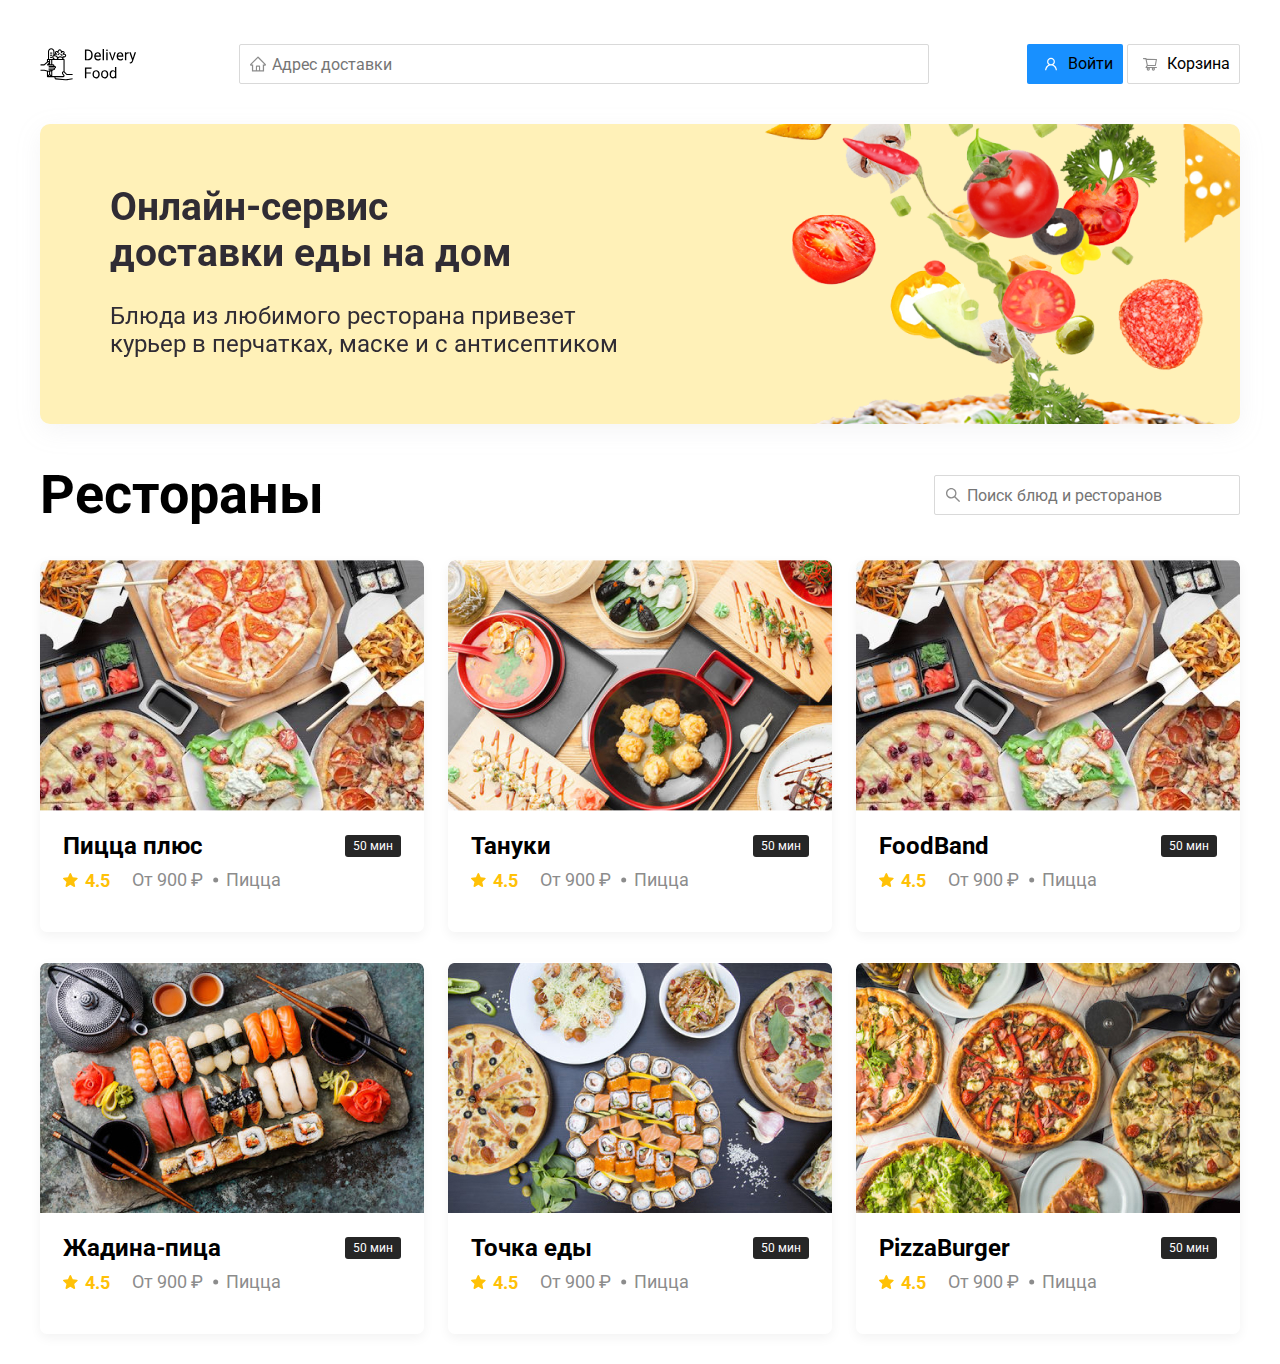
==== src/index.html @ 72f78ada "15-10-2020 дом" ====
<!DOCTYPE html>
<html lang="ru">
  <head>
    <meta charset="UTF-8" />
    <meta name="viewport" content="width=device-width, initial-scale=1.0" />
    <title>Delivery Food</title>
    <link
      href="https://fonts.googleapis.com/css2?family=Roboto:wght@400;700&display=swap"
      rel="stylesheet"
    />
    <link rel="stylesheet" href="css/normalize.css" />
    <link rel="stylesheet" href="css/style.css" />
  </head>

  <body>
    <div class="container">
      <header>
        <img src="img/logo.svg" alt="logo" />
        <input class="input enter" type="text" placeholder="Адрес доставки" />
        <div>
          <button class="btn-enter">Войти</button>
          <button class="btn-busket">Корзина</button>
        </div>
      </header>

      <div class="promo">
        <h1 class="promo-title">Онлайн-сервис<br />доставки еды на дом</h1>
        <p class="promo-text">
          Блюда из любимого ресторана привезет<br />курьер в перчатках, маске и
          с антисептиком
        </p>
      </div>

      <main>
        <div class="head1">
          <h2 class="title1">Рестораны</h2>
          <input
            type="text"
            class="input find"
            placeholder="Поиск блюд и ресторанов"
          />
        </div>
        <!-- ! МЕНЮ -->
        <container class="generalmenu">
          <div class="cart">
            <div class="menu-image">
              <img src="/src/img/image1.jpg" alt="блюдо 1" />
            </div>
            <div class="menu-text">
              <div class="menu-title">
                <div class="restoran">Пицца плюс</div>
                <div class="time">50 мин</div>
              </div>
              <div class="menu-reiting">
                <div class="reiting">4.5</div>
                <div class="price">От 900 ₽</div>
								<div class="category">Пицца</div>
              </div>
            </div>
					</div>
          <div class="cart">
            <div class="menu-image">
              <img src="/src/img/image2.jpg" alt="блюдо 1" />
            </div>
            <div class="menu-text">
              <div class="menu-title">
                <div class="restoran">Тануки</div>
                <div class="time">50 мин</div>
              </div>
              <div class="menu-reiting">
                <div class="reiting">4.5</div>
                <div class="price">От 900 ₽</div>
								<div class="category">Пицца</div>
              </div>
            </div>
					</div>
          <div class="cart">
            <div class="menu-image">
              <img src="/src/img/image3.jpg" alt="блюдо 1" />
            </div>
            <div class="menu-text">
              <div class="menu-title">
                <div class="restoran">FoodBand</div>
                <div class="time">50 мин</div>
              </div>
              <div class="menu-reiting">
                <div class="reiting">4.5</div>
                <div class="price">От 900 ₽</div>
								<div class="category">Пицца</div>
              </div>
            </div>
					</div>
          <div class="cart">
            <div class="menu-image">
              <img src="/src/img/image4.jpg" alt="блюдо 1" />
            </div>
            <div class="menu-text">
              <div class="menu-title">
                <div class="restoran">Жадина-пица</div>
                <div class="time">50 мин</div>
              </div>
              <div class="menu-reiting">
                <div class="reiting">4.5</div>
                <div class="price">От 900 ₽</div>
								<div class="category">Пицца</div>
              </div>
            </div>
					</div>
          <div class="cart">
            <div class="menu-image">
              <img src="/src/img/image5.jpg" alt="блюдо 1" />
            </div>
            <div class="menu-text">
              <div class="menu-title">
                <div class="restoran">Точка еды</div>
                <div class="time">50 мин</div>
              </div>
              <div class="menu-reiting">
                <div class="reiting">4.5</div>
                <div class="price">От 900 ₽</div>
								<div class="category">Пицца</div>
              </div>
            </div>
					</div>
          <div class="cart">
            <div class="menu-image">
              <img src="/src/img/image6.jpg" alt="блюдо 1" />
            </div>
            <div class="menu-text">
              <div class="menu-title">
                <div class="restoran">PizzaBurger</div>
                <div class="time">50 мин</div>
              </div>
              <div class="menu-reiting">
                <div class="reiting">4.5</div>
                <div class="price">От 900 ₽</div>
								<div class="category">Пицца</div>
              </div>
            </div>
					</div>
					
        </container>
      </main>
    </div>
  </body>
</html>
---- src/css/style.css ----
*{
	box-sizing: border-box;
	font-family: 'Roboto', sans-serif;
}
/* ! ФУТЕР */
.container {
	width: 1200px;
	margin: auto;
}
header{
	padding-top: 44px;
	padding-bottom: 40px;
	display: flex;
	align-items: center;
	justify-content: space-between;
}
.enter{
	background-image: url(../img/home.svg);
	width: 690px;
}
.logo{
	display: inline-block;
}
.btn-enter{
	width: 96px;
	height: 40px;
	left: 1101px;
	top: 44px;
	background: #1890FF;
	border: none;
	border-radius: 2px;
	font-size: 16px;
	background-image: url(../img/enter.svg);
	background-repeat: no-repeat;
	background-position: left 18px center;
	padding-left: 36px;
}
.btn-busket{
	width: 113px;
	height: 40px;
	left: 1207px;
	top: 44px;
	background: #FFFFFF;
	border: 1px solid #D9D9D9;
	border-radius: 2px;
	font-size: 16px;
	line-height: 24px;
	background-image: url(../img/busket.svg);
	background-repeat: no-repeat;
	background-position: left 14px center;
	padding-left: 36px;
}
.input{
	width: 690px;
	height: 40px;
	font-size: 16px;
	line-height: 24px;
	color: #BFBFBF;
	border: 1px solid #D9D9D9;
	border-radius: 2px;
	background-repeat: no-repeat;
	background-position: left 10px center;
	padding: 8px 32px;
}
/* ! ЗАГОЛОВОК промо */
.promo{
	background: #FFF1B8 url(../img/promo-pizza.png) no-repeat top right;
	border-radius: 10px;
	height: 300px;
	filter: drop-shadow(0px 7px 12px rgba(158, 158, 163, 0.1));
	color:#302C34;
	font-style: normal;
	padding: 34px 70px; 

}
.promo-title{
	font-style: normal;
	font-weight: bold;
	font-size: 39px;
	line-height: 46px;
}
.promo-text{
	font-style: normal;
	font-weight: normal;
	font-size: 24px;
	line-height: 28px;
}
/* ! РЕСТОРАНЫ */
.head1{
	display: flex;
	justify-content: space-between;
	font-style: normal;
	font-weight: bold;
	font-size: 36px;
	line-height: 42px;
	align-items: center;
	margin-top: 50px;
}
.title1{
	margin: 0;
	width: 190px;
}
.find{
	background-image: url(../img/find.svg);
	width: 306px;
}
/* ! БЛЮДА */
.generalmenu{
	padding-top: 44px;
	display: flex;
	flex-wrap: wrap;
	align-items: flex-start;
	justify-content: space-between;
}
.cart{
		display: inline-block;
		background: #FFFFFF;
		box-shadow: 0px 4px 12px rgba(0, 0, 0, 0.05);
		border-radius: 7px;
		overflow: hidden;
		margin-bottom: 30px;
}
.menu-image {
	border-radius: 7px 7px 0px 0px;
	width: 384px;
	height: 250px;
	object-fit: cover;
}

.menu-text {
	padding: 20px 23px 35px;
}

.menu-title {
	display: flex;
	align-items: center;
	justify-content: space-between;
}

.restoran {
	font-style: normal;
	font-weight: bold;
	font-size: 24px;
	line-height: 32px;
}

.time {
	font-style: normal;
	font-weight: normal;
	font-size: 12px;
	line-height: 20px;
	color: #FFFFFF;
	background: #262626;
	border-radius: 3px;
	padding: 1px 8px;
}

.menu-reiting {
	display: flex;
	align-items: center;
}

.reiting {
	font-style: normal;
	font-weight: bold;
	font-size: 18px;
	line-height: 32px;
	color: #FFC107;
	padding: 0 22px;
	background-image: url(../img/star.svg);
	background-repeat: no-repeat;
	background-position: left center;
	padding-top: 3px;
}

.price {
	font-style: normal;
	font-weight: normal;
	font-size: 18px;
	line-height: 32px;
	color: #8C8C8C;
}

.category {
	font-style: normal;
	font-weight: normal;
	font-size: 18px;
	line-height: 32px;
	color: #8C8C8C;
	background-image: url(../img/dot.svg);
	background-repeat: no-repeat;
	background-position: left 10px center;
	padding-left: 23px;
}
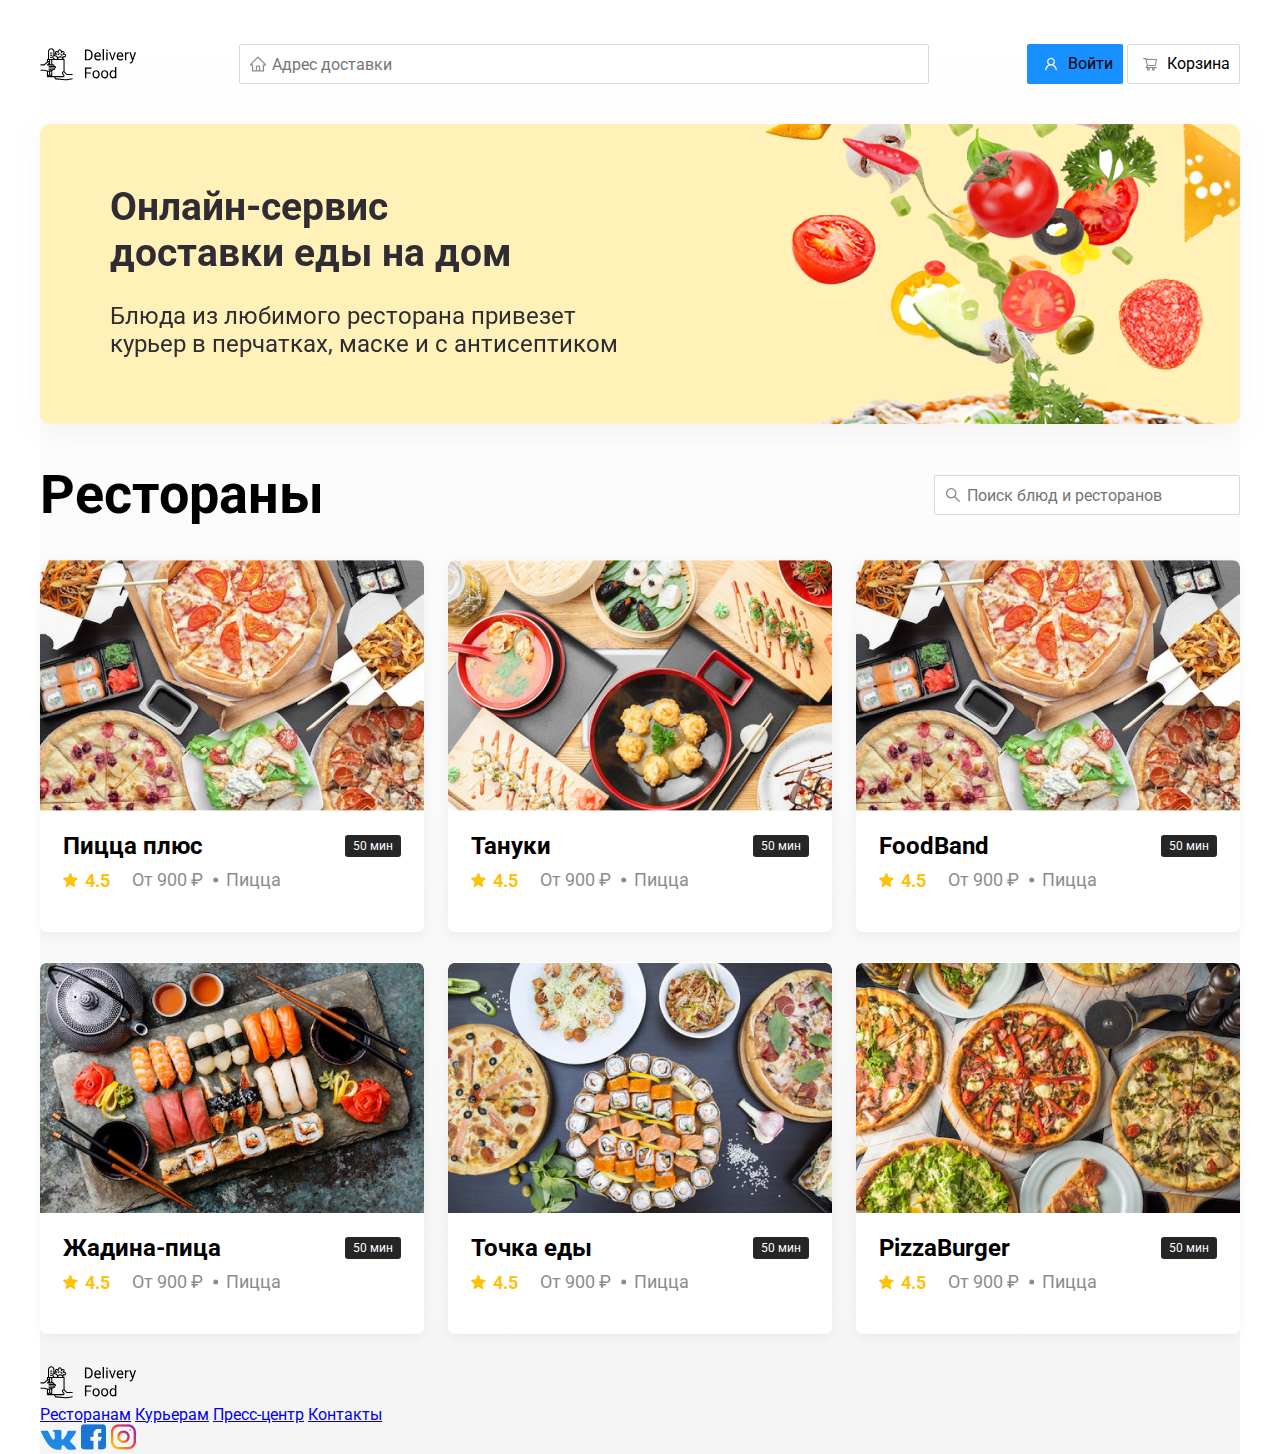
==== commit ca400fdc: "18-10-2020 вечер" ====
--- a/src/index.html
+++ b/src/index.html
@@ -138,9 +138,25 @@
               </div>
             </div>
 					</div>
-					
         </container>
-      </main>
+			</main>
+			
+			<footer class="footer">
+        <img src="img/logo.svg" alt="logo" />
+        <div>
+					<nav class="navig">
+						<a href="#">Ресторанам</a>
+						<a href="#">Курьерам</a>
+						<a href="#">Пресс-центр</a>
+						<a href="#">Контакты</a>
+					</nav>
+				</div>
+				<div class="contacts">
+					<img src="img/login-ig.png" alt="instagram">
+					<img src="img/login-fb.png" alt="facebook">
+					<img src="img/login-vk.png" alt="vkontakte">
+				</div>
+			</footer>
     </div>
   </body>
 </html>
--- a/src/css/style.css
+++ b/src/css/style.css
@@ -7,6 +7,8 @@
 .container {
 	width: 1200px;
 	margin: auto;
+	background: linear-gradient(180deg, rgba(245, 245, 245, 0) 1.04%, #F5F5F5 100%);
+	
 }
 header{
 	padding-top: 44px;
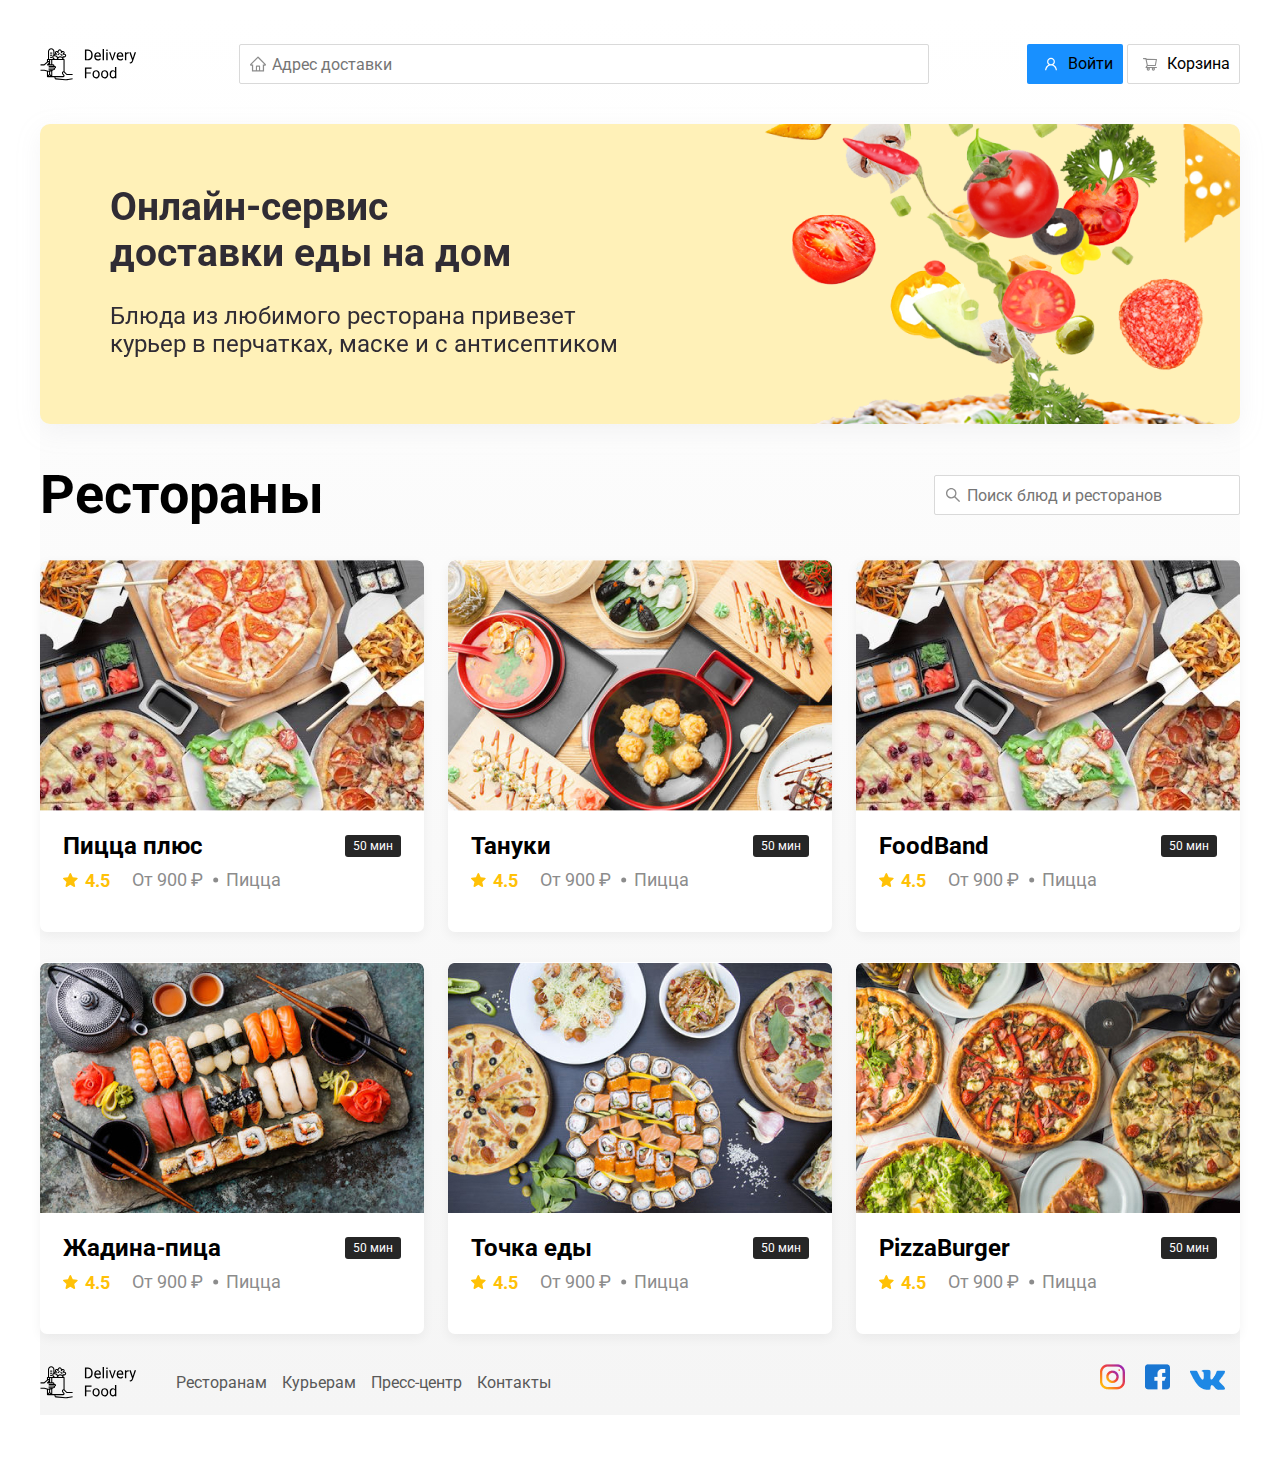
==== commit 6663d932: "19/10/2020 работа" ====
--- a/src/index.html
+++ b/src/index.html
@@ -142,9 +142,9 @@
 			</main>
 			
 			<footer class="footer">
-        <img src="img/logo.svg" alt="logo" />
-        <div>
-					<nav class="navig">
+        <div class="footer-menu">
+					        <img src="img/logo.svg" alt="logo" />
+<nav class="navig">
 						<a href="#">Ресторанам</a>
 						<a href="#">Курьерам</a>
 						<a href="#">Пресс-центр</a>
@@ -152,9 +152,9 @@
 					</nav>
 				</div>
 				<div class="contacts">
-					<img src="img/login-ig.png" alt="instagram">
-					<img src="img/login-fb.png" alt="facebook">
-					<img src="img/login-vk.png" alt="vkontakte">
+					<a href="#"><img src="img/login-ig.png" alt="instagram"></a>
+					<a href="#"><img src="img/login-fb.png" alt="facebook"></a>
+					<a href="#"><img src="img/login-vk.png" alt="vkontakte"></a>
 				</div>
 			</footer>
     </div>
--- a/src/css/style.css
+++ b/src/css/style.css
@@ -8,7 +8,9 @@
 	width: 1200px;
 	margin: auto;
 	background: linear-gradient(180deg, rgba(245, 245, 245, 0) 1.04%, #F5F5F5 100%);
-	
+	/* background-position: -75px; */
+	margin-bottom: 46px;
+		
 }
 header{
 	padding-top: 44px;
@@ -21,9 +23,9 @@
 	background-image: url(../img/home.svg);
 	width: 690px;
 }
-.logo{
+/* .logo{
 	display: inline-block;
-}
+} */
 .btn-enter{
 	width: 96px;
 	height: 40px;
@@ -194,4 +196,26 @@
 	background-repeat: no-repeat;
 	background-position: left 10px center;
 	padding-left: 23px;
-}+}
+.footer{
+	display: flex;
+	justify-content: space-between;
+	padding-bottom: 14px;
+	margin-bottom: 46px;
+}
+.footer-menu{
+	display: flex;
+}
+.navig{
+	display: flex;
+	padding-left: 35px;
+	align-items: center;
+}
+a{
+	padding-right: 15px;
+	text-decoration: none;
+	color: #595959;
+}
+.contacts{
+
+}
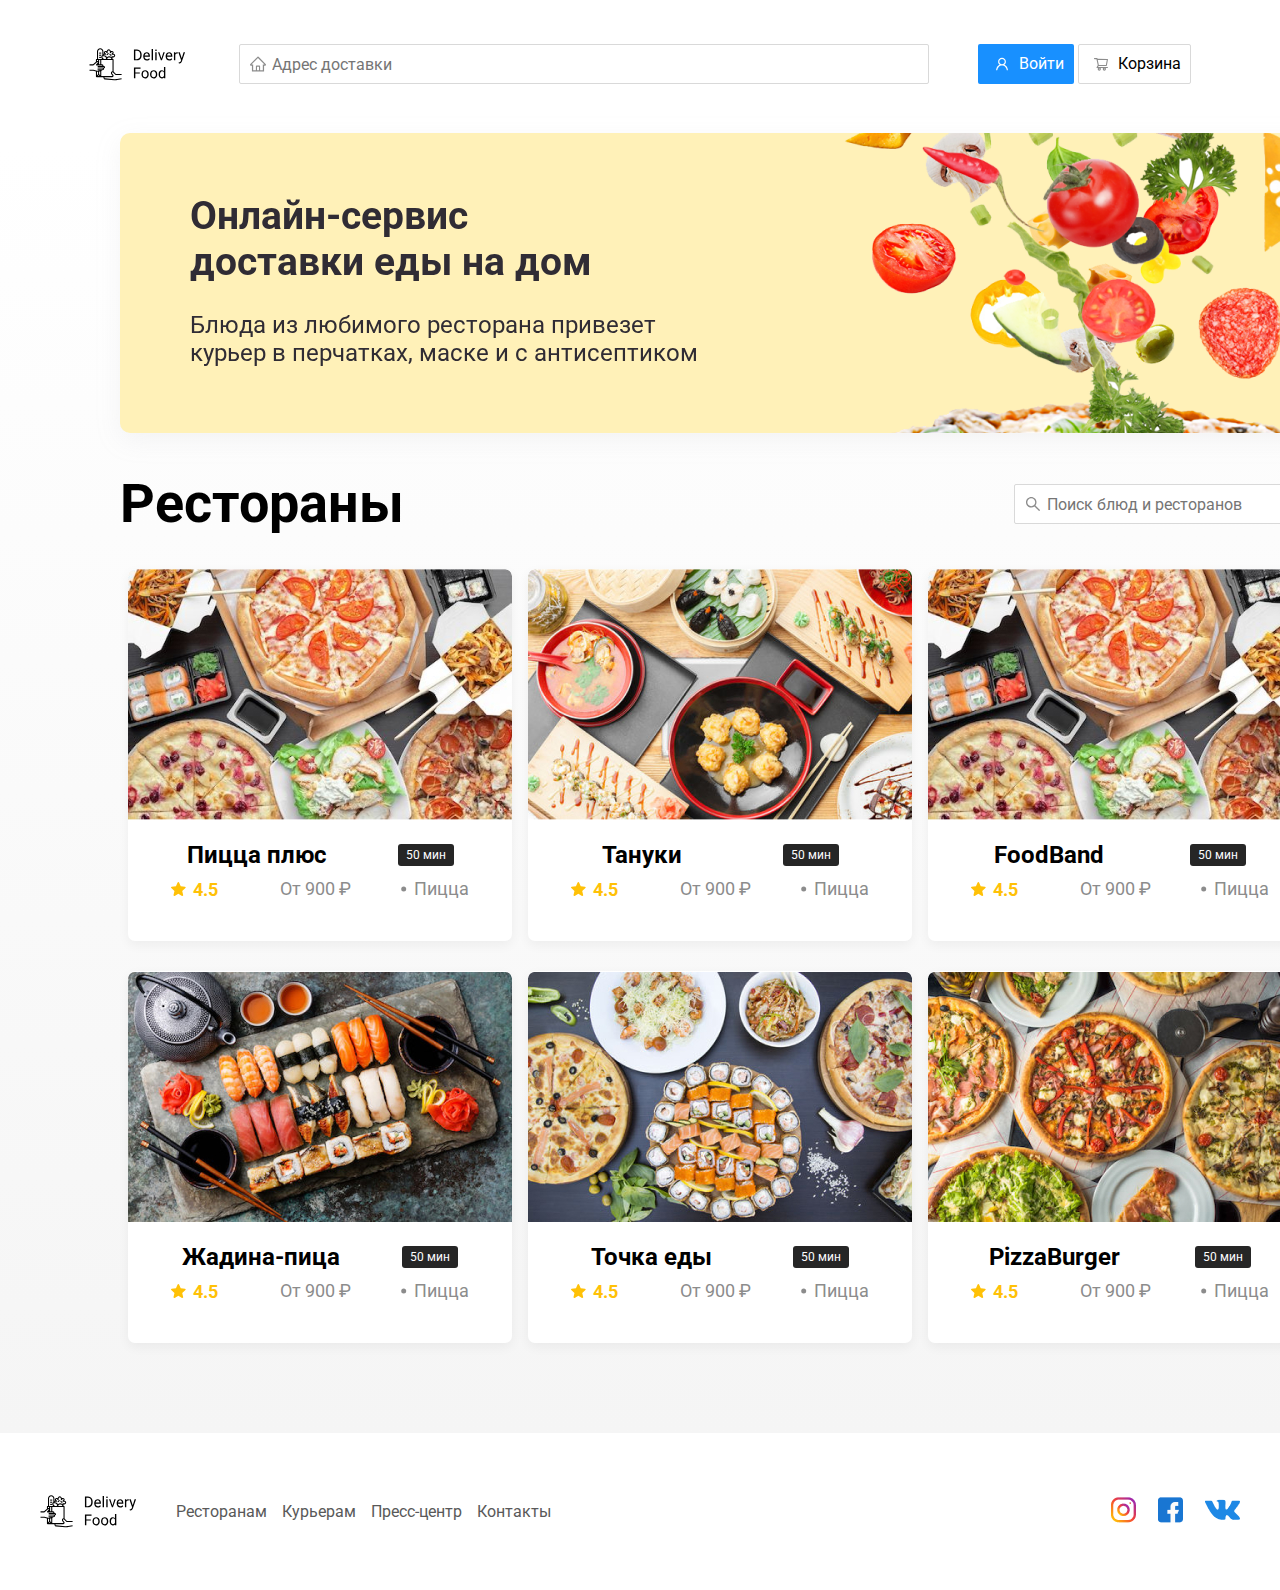
==== commit b396e1b8: "20-10 работа" ====
--- a/src/index.html
+++ b/src/index.html
@@ -23,15 +23,15 @@
         </div>
       </header>
 
-      <div class="promo">
-        <h1 class="promo-title">Онлайн-сервис<br />доставки еды на дом</h1>
-        <p class="promo-text">
-          Блюда из любимого ресторана привезет<br />курьер в перчатках, маске и
-          с антисептиком
-        </p>
-      </div>
+      <main>
+        <div class="promo">
+          <h1 class="promo-title">Онлайн-сервис<br />доставки еды на дом</h1>
+          <p class="promo-text">
+            Блюда из любимого ресторана привезет<br />курьер в перчатках, маске
+            и с антисептиком
+          </p>
+        </div>
 
-      <main>
         <div class="head1">
           <h2 class="title1">Рестораны</h2>
           <input
@@ -54,10 +54,10 @@
               <div class="menu-reiting">
                 <div class="reiting">4.5</div>
                 <div class="price">От 900 ₽</div>
-								<div class="category">Пицца</div>
+                <div class="category">Пицца</div>
               </div>
             </div>
-					</div>
+          </div>
           <div class="cart">
             <div class="menu-image">
               <img src="/src/img/image2.jpg" alt="блюдо 1" />
@@ -70,10 +70,10 @@
               <div class="menu-reiting">
                 <div class="reiting">4.5</div>
                 <div class="price">От 900 ₽</div>
-								<div class="category">Пицца</div>
+                <div class="category">Пицца</div>
               </div>
             </div>
-					</div>
+          </div>
           <div class="cart">
             <div class="menu-image">
               <img src="/src/img/image3.jpg" alt="блюдо 1" />
@@ -86,10 +86,10 @@
               <div class="menu-reiting">
                 <div class="reiting">4.5</div>
                 <div class="price">От 900 ₽</div>
-								<div class="category">Пицца</div>
+                <div class="category">Пицца</div>
               </div>
             </div>
-					</div>
+          </div>
           <div class="cart">
             <div class="menu-image">
               <img src="/src/img/image4.jpg" alt="блюдо 1" />
@@ -102,10 +102,10 @@
               <div class="menu-reiting">
                 <div class="reiting">4.5</div>
                 <div class="price">От 900 ₽</div>
-								<div class="category">Пицца</div>
+                <div class="category">Пицца</div>
               </div>
             </div>
-					</div>
+          </div>
           <div class="cart">
             <div class="menu-image">
               <img src="/src/img/image5.jpg" alt="блюдо 1" />
@@ -118,10 +118,10 @@
               <div class="menu-reiting">
                 <div class="reiting">4.5</div>
                 <div class="price">От 900 ₽</div>
-								<div class="category">Пицца</div>
+                <div class="category">Пицца</div>
               </div>
             </div>
-					</div>
+          </div>
           <div class="cart">
             <div class="menu-image">
               <img src="/src/img/image6.jpg" alt="блюдо 1" />
@@ -134,29 +134,30 @@
               <div class="menu-reiting">
                 <div class="reiting">4.5</div>
                 <div class="price">От 900 ₽</div>
-								<div class="category">Пицца</div>
+                <div class="category">Пицца</div>
               </div>
             </div>
-					</div>
+          </div>
         </container>
-			</main>
-			
-			<footer class="footer">
+      </main>
+
+      <!-- ! ФУТЕР -->
+      <footer class="footer">
         <div class="footer-menu">
-					        <img src="img/logo.svg" alt="logo" />
-<nav class="navig">
-						<a href="#">Ресторанам</a>
-						<a href="#">Курьерам</a>
-						<a href="#">Пресс-центр</a>
-						<a href="#">Контакты</a>
-					</nav>
-				</div>
-				<div class="contacts">
-					<a href="#"><img src="img/login-ig.png" alt="instagram"></a>
-					<a href="#"><img src="img/login-fb.png" alt="facebook"></a>
-					<a href="#"><img src="img/login-vk.png" alt="vkontakte"></a>
-				</div>
-			</footer>
+          <img src="img/logo.svg" alt="logo" />
+          <nav class="navig">
+            <a href="#" class="navig-link">Ресторанам</a>
+            <a href="#" class="navig-link">Курьерам</a>
+            <a href="#" class="navig-link">Пресс-центр</a>
+            <a href="#" class="navig-link">Контакты</a>
+          </nav>
+        </div>
+        <div class="social">
+          <a href="#"><img src="img/login-ig.png" alt="instagram" /></a>
+          <a href="#"><img src="img/login-fb.png" alt="facebook" /></a>
+          <a href="#"><img src="img/login-vk.png" alt="vkontakte" /></a>
+        </div>
+      </footer>
     </div>
   </body>
 </html>
--- a/src/css/style.css
+++ b/src/css/style.css
@@ -1,20 +1,15 @@
-
 *{
 	box-sizing: border-box;
 	font-family: 'Roboto', sans-serif;
+	margin: auto;
 }
 /* ! ФУТЕР */
 .container {
-	width: 1200px;
-	margin: auto;
-	background: linear-gradient(180deg, rgba(245, 245, 245, 0) 1.04%, #F5F5F5 100%);
-	/* background-position: -75px; */
 	margin-bottom: 46px;
-		
 }
 header{
-	padding-top: 44px;
-	padding-bottom: 40px;
+	width: 1200px;
+	margin-top: 44px;
 	display: flex;
 	align-items: center;
 	justify-content: space-between;
@@ -23,15 +18,13 @@
 	background-image: url(../img/home.svg);
 	width: 690px;
 }
-/* .logo{
-	display: inline-block;
-} */
 .btn-enter{
 	width: 96px;
 	height: 40px;
 	left: 1101px;
 	top: 44px;
 	background: #1890FF;
+	color: #FFFFFF;
 	border: none;
 	border-radius: 2px;
 	font-size: 16px;
@@ -67,8 +60,16 @@
 	background-position: left 10px center;
 	padding: 8px 32px;
 }
+main{
+	margin-top: 27px;
+	width: 1440px;
+	height: 1300px;
+	background: linear-gradient(180deg, rgba(245, 245, 245, 0) 1.04%, #F5F5F5 100%);
+}
 /* ! ЗАГОЛОВОК промо */
 .promo{
+	width: 1200px;
+	margin-top: 49px;
 	background: #FFF1B8 url(../img/promo-pizza.png) no-repeat top right;
 	border-radius: 10px;
 	height: 300px;
@@ -76,7 +77,6 @@
 	color:#302C34;
 	font-style: normal;
 	padding: 34px 70px; 
-
 }
 .promo-title{
 	font-style: normal;
@@ -92,6 +92,7 @@
 }
 /* ! РЕСТОРАНЫ */
 .head1{
+	width: 1200px;
 	display: flex;
 	justify-content: space-between;
 	font-style: normal;
@@ -111,9 +112,10 @@
 }
 /* ! БЛЮДА */
 .generalmenu{
+	width: 1200px;
 	padding-top: 44px;
 	display: flex;
-	flex-wrap: wrap;
+	flex-wrap: wrap; 			/*!перенос на новую строку*/
 	align-items: flex-start;
 	justify-content: space-between;
 }
@@ -129,26 +131,22 @@
 	border-radius: 7px 7px 0px 0px;
 	width: 384px;
 	height: 250px;
-	object-fit: cover;
-}
-
+	object-fit: cover; /*!обрезать картинку по размерам*/
+}
 .menu-text {
 	padding: 20px 23px 35px;
 }
-
 .menu-title {
 	display: flex;
-	align-items: center;
-	justify-content: space-between;
-}
-
+	align-items: center; /*!сентрировать по вертикали*/
+	justify-content: space-between;
+}
 .restoran {
 	font-style: normal;
 	font-weight: bold;
 	font-size: 24px;
 	line-height: 32px;
 }
-
 .time {
 	font-style: normal;
 	font-weight: normal;
@@ -159,12 +157,10 @@
 	border-radius: 3px;
 	padding: 1px 8px;
 }
-
 .menu-reiting {
 	display: flex;
 	align-items: center;
 }
-
 .reiting {
 	font-style: normal;
 	font-weight: bold;
@@ -177,7 +173,6 @@
 	background-position: left center;
 	padding-top: 3px;
 }
-
 .price {
 	font-style: normal;
 	font-weight: normal;
@@ -185,7 +180,6 @@
 	line-height: 32px;
 	color: #8C8C8C;
 }
-
 .category {
 	font-style: normal;
 	font-weight: normal;
@@ -198,24 +192,32 @@
 	padding-left: 23px;
 }
 .footer{
-	display: flex;
-	justify-content: space-between;
-	padding-bottom: 14px;
-	margin-bottom: 46px;
+	width: 1200px;
+	display: flex;
+	justify-content: space-between;
+	margin: 60px auto 60px;
 }
 .footer-menu{
 	display: flex;
+	margin: 0;
 }
 .navig{
 	display: flex;
 	padding-left: 35px;
 	align-items: center;
 }
-a{
-	padding-right: 15px;
+.navig-link{
 	text-decoration: none;
 	color: #595959;
 }
-.contacts{
-
-}
+.navig-link:not(:last-child){ /*! для всех кроме последнего*/
+	margin-right: 15px;
+}
+.social{
+	display: flex;
+	align-items: center;
+	margin: 0;
+}
+a:not(:last-child){
+	margin-right: 21px;
+}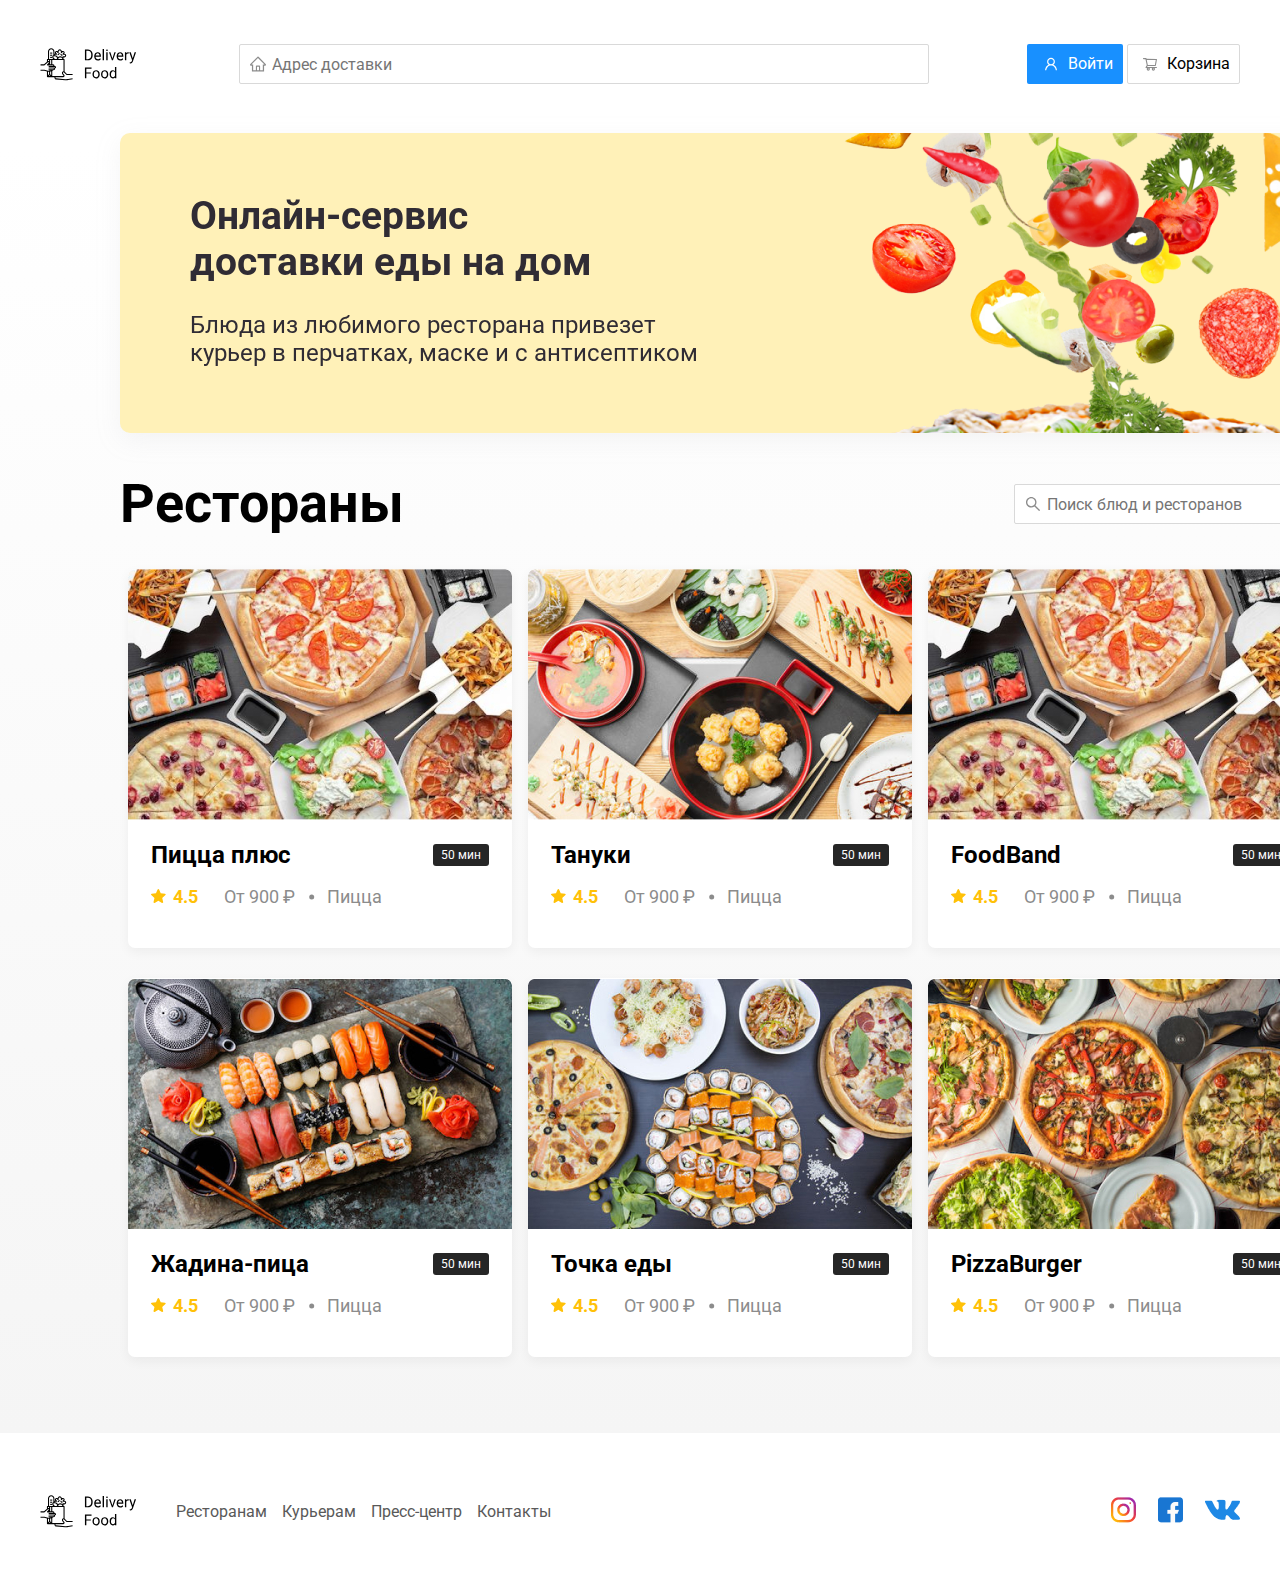
==== commit 04ddb08b: "21.10.2020 работа" ====
--- a/src/index.html
+++ b/src/index.html
@@ -15,9 +15,9 @@
   <body>
     <div class="container">
       <header>
-        <img src="img/logo.svg" alt="logo" />
+        <img class="logo" src="img/logo.svg" alt="logo" />
         <input class="input enter" type="text" placeholder="Адрес доставки" />
-        <div>
+        <div class="btn">
           <button class="btn-enter">Войти</button>
           <button class="btn-busket">Корзина</button>
         </div>
@@ -52,9 +52,9 @@
                 <div class="time">50 мин</div>
               </div>
               <div class="menu-reiting">
-                <div class="reiting">4.5</div>
-                <div class="price">От 900 ₽</div>
-                <div class="category">Пицца</div>
+                <span class="reiting">4.5</span>
+                <span class="price">От 900 ₽</span>
+                <span class="category">Пицца</span>
               </div>
             </div>
           </div>
@@ -68,9 +68,9 @@
                 <div class="time">50 мин</div>
               </div>
               <div class="menu-reiting">
-                <div class="reiting">4.5</div>
-                <div class="price">От 900 ₽</div>
-                <div class="category">Пицца</div>
+                <span class="reiting">4.5</span>
+                <span class="price">От 900 ₽</span>
+                <span class="category">Пицца</span>
               </div>
             </div>
           </div>
@@ -84,9 +84,9 @@
                 <div class="time">50 мин</div>
               </div>
               <div class="menu-reiting">
-                <div class="reiting">4.5</div>
-                <div class="price">От 900 ₽</div>
-                <div class="category">Пицца</div>
+                <span class="reiting">4.5</span>
+                <span class="price">От 900 ₽</span>
+                <span class="category">Пицца</span>
               </div>
             </div>
           </div>
@@ -100,9 +100,9 @@
                 <div class="time">50 мин</div>
               </div>
               <div class="menu-reiting">
-                <div class="reiting">4.5</div>
-                <div class="price">От 900 ₽</div>
-                <div class="category">Пицца</div>
+                <span class="reiting">4.5</span>
+                <span class="price">От 900 ₽</span>
+                <span class="category">Пицца</span>
               </div>
             </div>
           </div>
@@ -116,9 +116,9 @@
                 <div class="time">50 мин</div>
               </div>
               <div class="menu-reiting">
-                <div class="reiting">4.5</div>
-                <div class="price">От 900 ₽</div>
-                <div class="category">Пицца</div>
+                <span class="reiting">4.5</span>
+                <span class="price">От 900 ₽</span>
+                <span class="category">Пицца</span>
               </div>
             </div>
           </div>
@@ -132,9 +132,9 @@
                 <div class="time">50 мин</div>
               </div>
               <div class="menu-reiting">
-                <div class="reiting">4.5</div>
-                <div class="price">От 900 ₽</div>
-                <div class="category">Пицца</div>
+                <span class="reiting">4.5</span>
+                <span class="price">От 900 ₽</span>
+                <span class="category">Пицца</span>
               </div>
             </div>
           </div>
--- a/src/css/style.css
+++ b/src/css/style.css
@@ -14,9 +14,15 @@
 	align-items: center;
 	justify-content: space-between;
 }
+.logo{
+	margin: 0;
+}
 .enter{
 	background-image: url(../img/home.svg);
 	width: 690px;
+}
+.btn{
+	margin: 0;
 }
 .btn-enter{
 	width: 96px;
@@ -64,7 +70,7 @@
 	margin-top: 27px;
 	width: 1440px;
 	height: 1300px;
-	background: linear-gradient(180deg, rgba(245, 245, 245, 0) 1.04%, #F5F5F5 100%);
+	background: linear-gradient(180deg, rgba(245, 245, 245, 0) 1.04%, #F5F5F5 100%); /* !градиент подложка фон*/
 }
 /* ! ЗАГОЛОВОК промо */
 .promo{
@@ -122,7 +128,7 @@
 .cart{
 		display: inline-block;
 		background: #FFFFFF;
-		box-shadow: 0px 4px 12px rgba(0, 0, 0, 0.05);
+		box-shadow: 0px 4px 12px rgba(0, 0, 0, 0.05); /* !тень на карточке*/
 		border-radius: 7px;
 		overflow: hidden;
 		margin-bottom: 30px;
@@ -138,14 +144,17 @@
 }
 .menu-title {
 	display: flex;
-	align-items: center; /*!сентрировать по вертикали*/
-	justify-content: space-between;
+	align-items: center; /*!центрировать по вертикали*/
+	justify-content: space-between;
+	/* margin: 0; */
 }
 .restoran {
 	font-style: normal;
 	font-weight: bold;
 	font-size: 24px;
 	line-height: 32px;
+	margin: 0;
+	
 }
 .time {
 	font-style: normal;
@@ -156,10 +165,12 @@
 	background: #262626;
 	border-radius: 3px;
 	padding: 1px 8px;
+	margin: 0;
 }
 .menu-reiting {
-	display: flex;
-	align-items: center;
+	margin-top: 10px;
+	/* display: flex; */
+	/* align-items: center; */
 }
 .reiting {
 	font-style: normal;
@@ -172,6 +183,7 @@
 	background-repeat: no-repeat;
 	background-position: left center;
 	padding-top: 3px;
+	/* margin: 0; */
 }
 .price {
 	font-style: normal;
@@ -189,7 +201,7 @@
 	background-image: url(../img/dot.svg);
 	background-repeat: no-repeat;
 	background-position: left 10px center;
-	padding-left: 23px;
+	padding-left: 28px;
 }
 .footer{
 	width: 1200px;
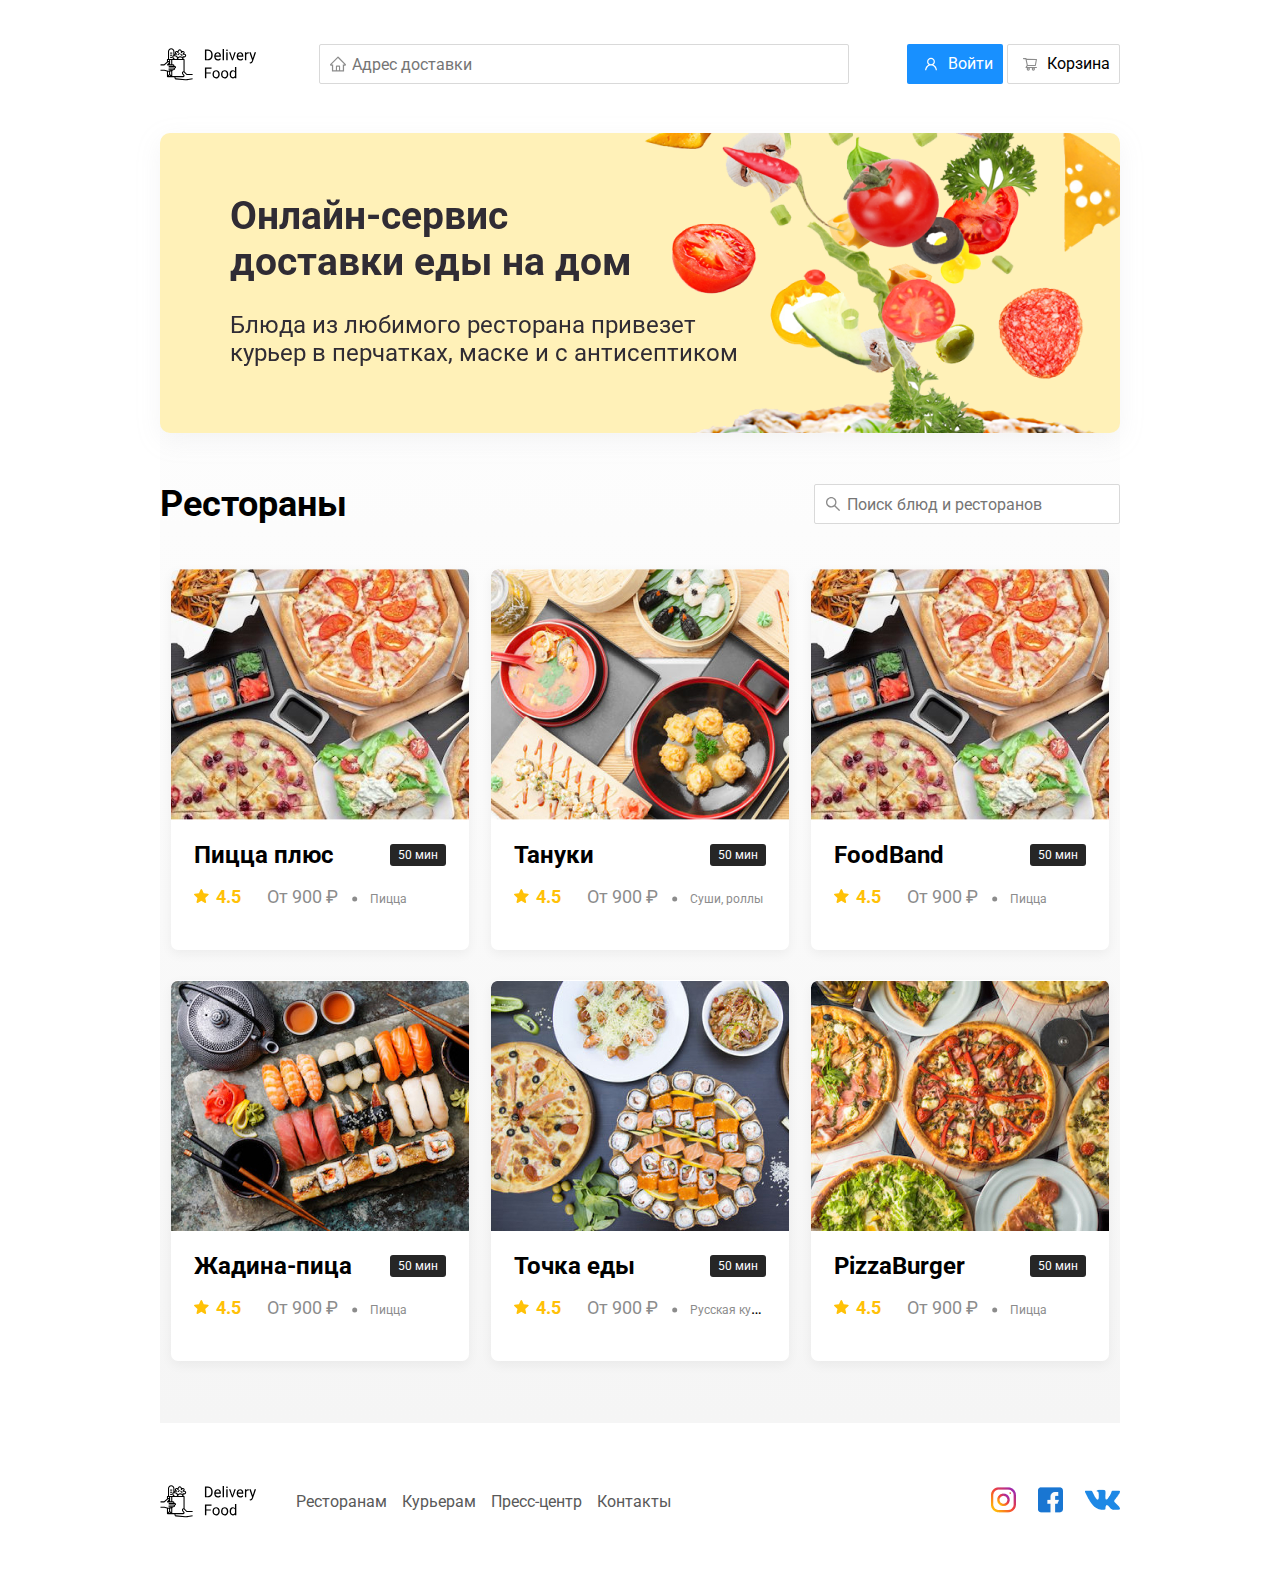
==== commit 66bfdec5: "05-11-2020 работа" ====
--- a/src/index.html
+++ b/src/index.html
@@ -60,7 +60,7 @@
           </div>
           <div class="cart">
             <div class="menu-image">
-              <img src="/src/img/image2.jpg" alt="блюдо 1" />
+			  <a href="restaurant_tanuki.html"><img src="/src/img/image2.jpg" alt="блюдо 1"/></a>
             </div>
             <div class="menu-text">
               <div class="menu-title">
@@ -70,7 +70,7 @@
               <div class="menu-reiting">
                 <span class="reiting">4.5</span>
                 <span class="price">От 900 ₽</span>
-                <span class="category">Пицца</span>
+                <span class="category">Суши, роллы</span>
               </div>
             </div>
           </div>
@@ -118,7 +118,7 @@
               <div class="menu-reiting">
                 <span class="reiting">4.5</span>
                 <span class="price">От 900 ₽</span>
-                <span class="category">Пицца</span>
+                <span class="category">Русская кухня</span>
               </div>
             </div>
           </div>
--- a/src/css/style.css
+++ b/src/css/style.css
@@ -3,12 +3,8 @@
 	font-family: 'Roboto', sans-serif;
 	margin: auto;
 }
-/* ! ФУТЕР */
-.container {
-	margin-bottom: 46px;
-}
+/* ! заголовок*/
 header{
-	width: 1200px;
 	margin-top: 44px;
 	display: flex;
 	align-items: center;
@@ -19,7 +15,7 @@
 }
 .enter{
 	background-image: url(../img/home.svg);
-	width: 690px;
+	flex: 0.8;
 }
 .btn{
 	margin: 0;
@@ -55,7 +51,7 @@
 	padding-left: 36px;
 }
 .input{
-	width: 690px;
+	width: 236px;
 	height: 40px;
 	font-size: 16px;
 	line-height: 24px;
@@ -66,39 +62,42 @@
 	background-position: left 10px center;
 	padding: 8px 32px;
 }
+.container {
+	margin-bottom: 46px;
+	width: 1200px;
+}
 main{
 	margin-top: 27px;
-	width: 1440px;
 	height: 1300px;
 	background: linear-gradient(180deg, rgba(245, 245, 245, 0) 1.04%, #F5F5F5 100%); /* !градиент подложка фон*/
 }
 /* ! ЗАГОЛОВОК промо */
-.promo{
-	width: 1200px;
+.promo {
 	margin-top: 49px;
 	background: #FFF1B8 url(../img/promo-pizza.png) no-repeat top right;
 	border-radius: 10px;
 	height: 300px;
 	filter: drop-shadow(0px 7px 12px rgba(158, 158, 163, 0.1));
-	color:#302C34;
-	font-style: normal;
-	padding: 34px 70px; 
-}
-.promo-title{
+	color: #302C34;
+	font-style: normal;
+	padding: 34px 70px;
+}
+
+.promo-title {
 	font-style: normal;
 	font-weight: bold;
 	font-size: 39px;
 	line-height: 46px;
 }
-.promo-text{
+
+.promo-text {
 	font-style: normal;
 	font-weight: normal;
 	font-size: 24px;
 	line-height: 28px;
 }
-/* ! РЕСТОРАНЫ */
+/* ! Страница ресторана*/
 .head1{
-	width: 1200px;
 	display: flex;
 	justify-content: space-between;
 	font-style: normal;
@@ -110,7 +109,8 @@
 }
 .title1{
 	margin: 0;
-	width: 190px;
+	/* width: 190px; */
+	font-size: 36px;
 }
 .find{
 	background-image: url(../img/find.svg);
@@ -118,7 +118,6 @@
 }
 /* ! БЛЮДА */
 .generalmenu{
-	width: 1200px;
 	padding-top: 44px;
 	display: flex;
 	flex-wrap: wrap; 			/*!перенос на новую строку*/
@@ -132,6 +131,10 @@
 		border-radius: 7px;
 		overflow: hidden;
 		margin-bottom: 30px;
+		flex-basis: 31%;   /* !процент занимаемой ширины*/
+}
+.cart:hover{
+	transform: scale(1.02);
 }
 .menu-image {
 	border-radius: 7px 7px 0px 0px;
@@ -146,7 +149,6 @@
 	display: flex;
 	align-items: center; /*!центрировать по вертикали*/
 	justify-content: space-between;
-	/* margin: 0; */
 }
 .restoran {
 	font-style: normal;
@@ -169,8 +171,9 @@
 }
 .menu-reiting {
 	margin-top: 10px;
-	/* display: flex; */
-	/* align-items: center; */
+	white-space: nowrap;
+	text-overflow: ellipsis;
+	overflow: hidden;
 }
 .reiting {
 	font-style: normal;
@@ -183,7 +186,6 @@
 	background-repeat: no-repeat;
 	background-position: left center;
 	padding-top: 3px;
-	/* margin: 0; */
 }
 .price {
 	font-style: normal;
@@ -204,7 +206,7 @@
 	padding-left: 28px;
 }
 .footer{
-	width: 1200px;
+	/* width: 1200px; */
 	display: flex;
 	justify-content: space-between;
 	margin: 60px auto 60px;
@@ -232,4 +234,216 @@
 }
 a:not(:last-child){
 	margin-right: 21px;
-}+}
+
+/*!                             адаптив*/
+@media (max-width: 1366px) {
+	.container{
+		max-width: 960px;
+	}
+	main{
+		height: 1290px;
+	}
+	.category{
+		font-size: 12px;
+	}
+}
+@media(max-width:1024px){
+	.container{
+		max-width: 760px;
+	}
+	.cart{
+		flex-basis: 45%;
+	}
+	.category{
+		font-size: 16px;
+	}
+	main{
+		height: 1600px;
+	}
+	.promo{
+		height: 220px;
+		background: #FFF1B8 url(../img/promo-pizza.png) no-repeat top right /520px;
+	}
+	.promo-title{
+		font-size: 30px;
+		line-height: 30px;
+	}
+	.promo-text{
+		font-size: 16px;
+		line-height: 20px;
+	}
+}
+/* !                     ipad  768px*/
+@media(max-width:790px){
+	main {
+		height: 1430px;
+	}
+	.container{
+		max-width: 580px;
+		/* padding-top: 0px; */
+	}
+	.promo{
+		height: 170px;
+		background: #FFF1B8 url(../img/promo-pizza.png) no-repeat top right /390px;
+		padding: 16px 40px;
+		margin-top: 30px;
+	}
+	.promo-title{
+		font-size: 24px;
+		line-height: 24px;
+	}
+	.promo-text{
+		font-size: 14px;
+		line-height: 16px;
+	}
+	.generalmenu{
+		padding-top: 26px;
+	}
+	.head1{
+		margin-top: 30px;
+	}
+	.menu-text{
+		padding: 16px 16px 16px;
+	}
+	.restoran {
+		font-size: 24px;
+	}
+	.title1{
+		/* font-size: 42px; */
+		/* width: 430px; */
+	}
+	.reiting, .price, .category{
+		font-size: 12px;
+	}
+	.category{
+		padding-left: 24px;
+	}
+	.footer {
+		margin: 30px auto 30px;
+	}
+	.navig {
+		font-size: 12px;
+		padding-left: 20px;
+	}
+.navig-link:not(:last-child) {
+	/*! для всех кроме последнего*/
+	margin-right: 12px;
+	}
+}
+/*!                   iphone    414px*/
+@media (max-width: 414px){
+	.container{
+		max-width: 350px;
+	}
+	header{
+		margin-top: 12px;
+		display: inline;
+	}
+	.logo{
+		margin: 18px auto;
+	}
+	.input{
+		width: 245px;
+		position: relative;
+		bottom: 32px;
+	}
+	.btn{
+		position: relative;
+		bottom: 16px;
+		display: flex;
+		justify-content: end;
+	}
+	.btn-busket{
+		margin-left: 37px;
+	}
+	main{
+		margin-top: 10px;
+		height: 2600px;
+	}
+	.promo {
+		height: 180px;
+		background: #FFF1B8 url(../img/promo-pizza.png)  no-repeat top left 60px /410px;
+		/* opacity: 50%; */
+		padding: 26px 20px;
+		margin-top: 0px;
+	}
+	.promo-title {
+		font-size: 26px;
+		line-height: 28px;
+	}
+	.promo-text {
+		font-size: 12px;
+		line-height: 14px;
+	}
+
+	.head1 {
+		margin-top: 20px;
+		display: inline-block;
+		/* width: 350px; */
+	}
+	.title1 {
+		/* font-size: 42px; */
+		/* width: 350px; */
+	}
+	.find{
+		width: 350px;
+		position: relative;
+		bottom: 0px;
+	}
+
+	.generalmenu {
+		padding-top: 20px;
+	}
+	.cart{
+		flex-basis: 100%;
+	}
+	.menu-text {
+		padding: 16px 16px 16px;
+	}
+
+	.restoran {
+		font-size: 32px;
+	}
+
+
+	.reiting,
+	.price,
+	.category {
+		font-size: 18px;
+	}
+
+	.category {
+		padding-left: 24px;
+	}
+
+	.footer {
+		/* display: inline-block; */
+		margin: 80px auto 20px;
+		width: 350px;
+	}
+	.footer-menu{
+		display: inline-block;
+		/* width: 350px; */
+	}
+	.navig {
+	display: inline-block;
+	padding-left: 0;
+	font-size: 14px;
+	position: relative;
+	bottom: 100px;
+	right: -5px;
+	width: 340px;
+	}
+	.social{
+		position: relative;
+		right: 132px;
+		bottom: 9px;
+	}
+	.navig-link:not(:last-child) {
+		/*! для всех кроме последнего*/
+		margin-right: 12px;
+	}
+
+}
+
